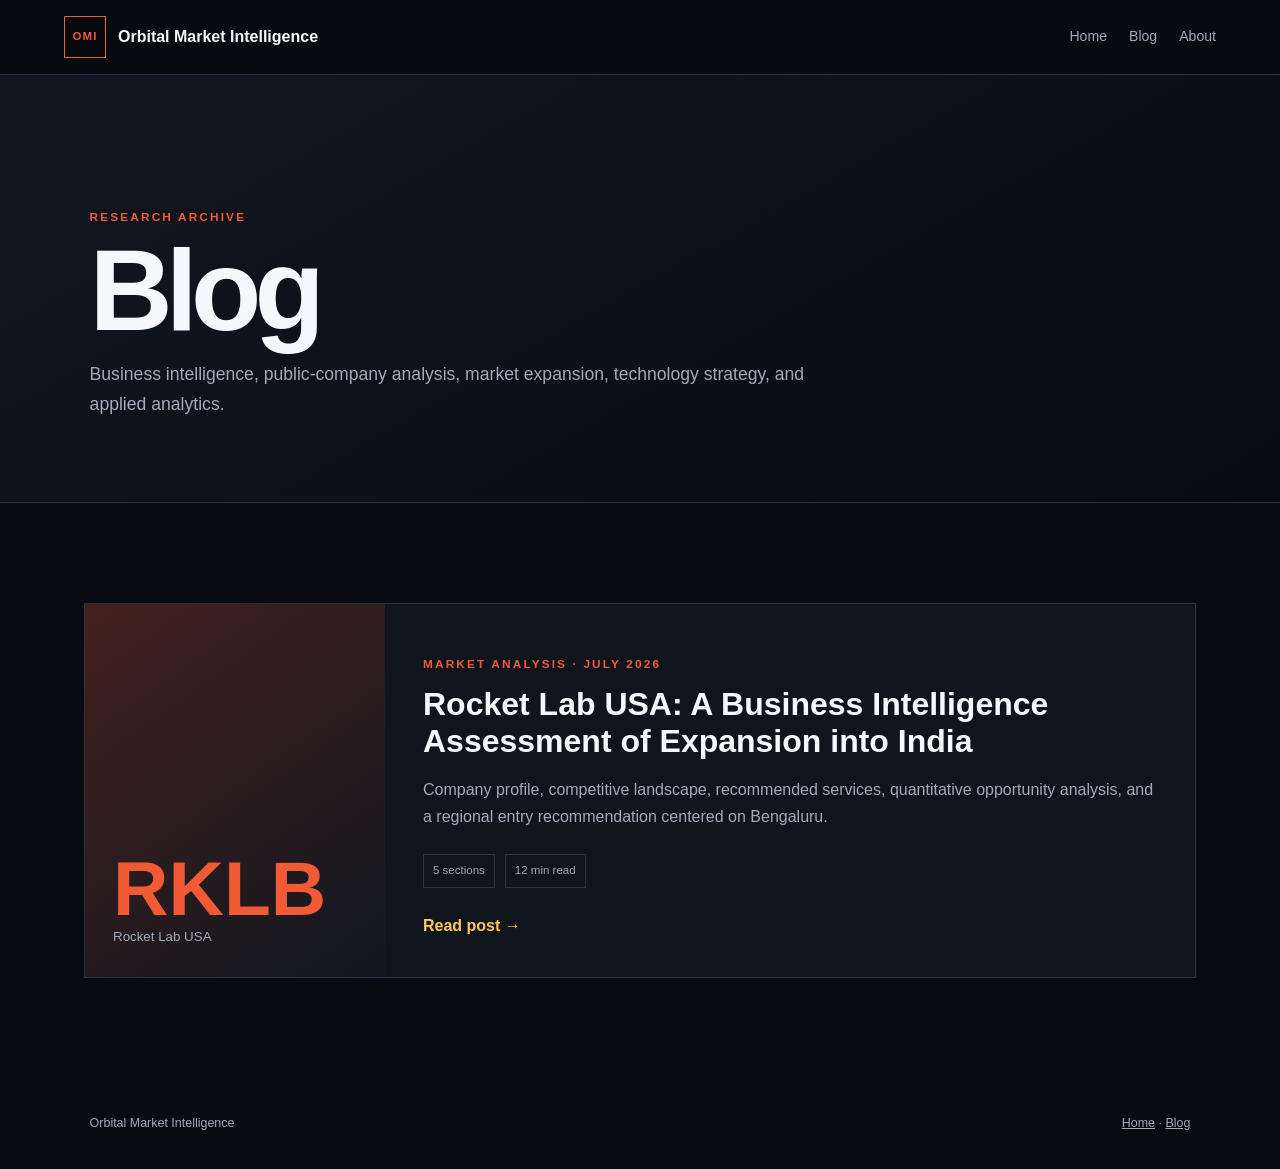
==== rklb-market-analysis/blog/index.html @ 289cb76b "Add blog listing page" ====
<!doctype html><html lang="en"><head><meta charset="utf-8"><meta name="viewport" content="width=device-width,initial-scale=1"><meta name="description" content="Business intelligence and market analysis articles from Orbital Market Intelligence."><title>Blog | Orbital Market Intelligence</title><link rel="stylesheet" href="../home.css"></head><body><header class="site-header"><a class="brand" href="../index.html"><span class="brand-mark">OMI</span><span>Orbital Market Intelligence</span></a><nav><a href="../index.html">Home</a><a href="index.html">Blog</a><a href="../index.html#about">About</a></nav></header><main><section class="blog-header"><p class="eyebrow">RESEARCH ARCHIVE</p><h1>Blog</h1><p>Business intelligence, public-company analysis, market expansion, technology strategy, and applied analytics.</p></section><section class="blog-grid-section"><a class="blog-card" href="rklb-india-analysis.html"><div class="blog-card-visual"><strong>RKLB</strong><small>Rocket Lab USA</small></div><div class="blog-card-body"><p class="post-number">MARKET ANALYSIS · JULY 2026</p><h2>Rocket Lab USA: A Business Intelligence Assessment of Expansion into India</h2><p>Company profile, competitive landscape, recommended services, quantitative opportunity analysis, and a regional entry recommendation centered on Bengaluru.</p><div class="card-meta"><span>5 sections</span><span>12 min read</span></div><span class="read-link">Read post →</span></div></a></section></main><footer><span>Orbital Market Intelligence</span><span><a href="../index.html">Home</a> · <a href="index.html">Blog</a></span></footer></body></html>
---- rklb-market-analysis/home.css ----
:root{--bg:#080b10;--panel:#10151d;--ink:#f5f7fa;--muted:#9faabc;--line:#293342;--accent:#f05a35;--accent2:#ffc857}*{box-sizing:border-box}html{scroll-behavior:smooth}body{margin:0;background:var(--bg);color:var(--ink);font-family:Inter,Arial,sans-serif;line-height:1.7}a{color:inherit}.site-header{position:sticky;top:0;z-index:20;display:flex;justify-content:space-between;align-items:center;padding:16px 5vw;background:rgba(8,11,16,.92);backdrop-filter:blur(14px);border-bottom:1px solid var(--line)}.brand{display:flex;gap:12px;align-items:center;text-decoration:none;font-weight:700}.brand-mark{display:grid;place-items:center;width:42px;height:42px;border:1px solid var(--accent);color:var(--accent);font-size:.72rem;letter-spacing:.1em}nav{display:flex;gap:22px}nav a{text-decoration:none;color:var(--muted);font-size:.88rem}nav a:hover{color:var(--ink)}.eyebrow,.post-number{color:var(--accent);letter-spacing:.18em;font-size:.74rem;font-weight:800}.home-hero{min-height:700px;padding:125px 7vw 90px;display:grid;grid-template-columns:1.25fr .55fr;gap:70px;align-items:center;background:radial-gradient(circle at 80% 30%,#2a2027 0,#111720 28%,#080b10 63%)}.home-hero h1{font-size:clamp(3.6rem,7vw,7.4rem);line-height:.94;letter-spacing:-.06em;max-width:1050px;margin:18px 0 30px}.lede{font-size:1.15rem;color:#c3cad5;max-width:760px}.hero-actions{display:flex;gap:12px;margin-top:35px}.button{display:inline-block;padding:13px 18px;border:1px solid var(--line);text-decoration:none;font-weight:700;font-size:.86rem}.button.primary{background:var(--accent);border-color:var(--accent);color:#fff}.home-stat-card{background:rgba(16,21,29,.84);border:1px solid var(--line);padding:34px}.home-stat-card>span{color:var(--muted);font-size:.75rem;text-transform:uppercase;letter-spacing:.12em}.home-stat-card strong{font-size:5rem;line-height:1;display:block;margin:22px 0 8px;color:var(--accent)}.home-stat-card a,.read-link{color:var(--accent2);text-decoration:none;font-weight:700}.featured-section,.about-section,.blog-grid-section{max-width:1180px;margin:0 auto;padding:100px 34px}.section-heading{display:flex;justify-content:space-between;align-items:end;margin-bottom:35px}.section-heading h2,.about-section h2{font-size:clamp(2.5rem,5vw,4.8rem);margin:5px 0;letter-spacing:-.05em}.section-heading>a{text-decoration:none;color:var(--muted)}.featured-post-card{display:grid;grid-template-columns:.7fr 1.3fr;border:1px solid var(--line);background:var(--panel);text-decoration:none;transition:.2s}.featured-post-card:hover,.blog-card:hover{transform:translateY(-4px);border-color:#566273}.post-card-art{min-height:360px;display:flex;flex-direction:column;justify-content:flex-end;padding:34px;background:radial-gradient(circle at 60% 35%,#83331f,#251821 40%,#10151d 72%)}.post-card-art span{font-size:.72rem;letter-spacing:.14em}.post-card-art strong{font-size:5rem;line-height:1}.post-card-copy{padding:44px}.post-card-copy h3{font-size:2.2rem;line-height:1.15;margin:12px 0}.about-section{border-top:1px solid var(--line);border-bottom:1px solid var(--line)}.about-section p:last-child{max-width:760px;color:var(--muted);font-size:1.08rem}.blog-header{padding:120px 7vw 65px;border-bottom:1px solid var(--line);background:linear-gradient(150deg,#111720,#080b10)}.blog-header h1{font-size:clamp(4rem,9vw,8rem);line-height:.9;margin:10px 0;letter-spacing:-.06em}.blog-header>p:last-child{max-width:720px;color:var(--muted);font-size:1.1rem}.blog-card{display:grid;grid-template-columns:300px 1fr;border:1px solid var(--line);background:var(--panel);text-decoration:none;transition:.2s}.blog-card-visual{min-height:330px;padding:28px;display:flex;flex-direction:column;justify-content:flex-end;background:linear-gradient(145deg,#43201d,#111720)}.blog-card-visual strong{font-size:4.8rem;line-height:1;color:var(--accent)}.blog-card-visual small{color:var(--muted)}.blog-card-body{padding:38px}.blog-card-body h2{font-size:2rem;line-height:1.15;margin:10px 0 16px}.blog-card-body>p:not(.post-number){color:var(--muted)}.card-meta{display:flex;gap:10px;margin:24px 0}.card-meta span{border:1px solid var(--line);padding:6px 9px;color:var(--muted);font-size:.72rem}.reader-bar{display:flex;justify-content:space-between;align-items:center;padding:13px 5vw;border-bottom:1px solid var(--line);background:#0d1219}.reader-bar a{text-decoration:none}.reader-frame{width:100%;height:calc(100vh - 69px);border:0;display:block;background:#080b10}footer{display:flex;justify-content:space-between;padding:35px 7vw;color:var(--muted);font-size:.78rem}@media(max-width:850px){nav{display:none}.home-hero{grid-template-columns:1fr;min-height:auto}.home-stat-card{max-width:520px}.featured-post-card,.blog-card{grid-template-columns:1fr}.post-card-art,.blog-card-visual{min-height:230px}.section-heading{align-items:start;gap:20px}}@media(max-width:520px){.home-hero{padding:90px 24px 65px}.hero-actions{flex-direction:column}.featured-section,.about-section,.blog-grid-section{padding:75px 22px}.post-card-copy,.blog-card-body{padding:25px}.section-heading{display:block}.section-heading>a{display:inline-block;margin-top:10px}.blog-header{padding:90px 24px 50px}footer{display:block}}
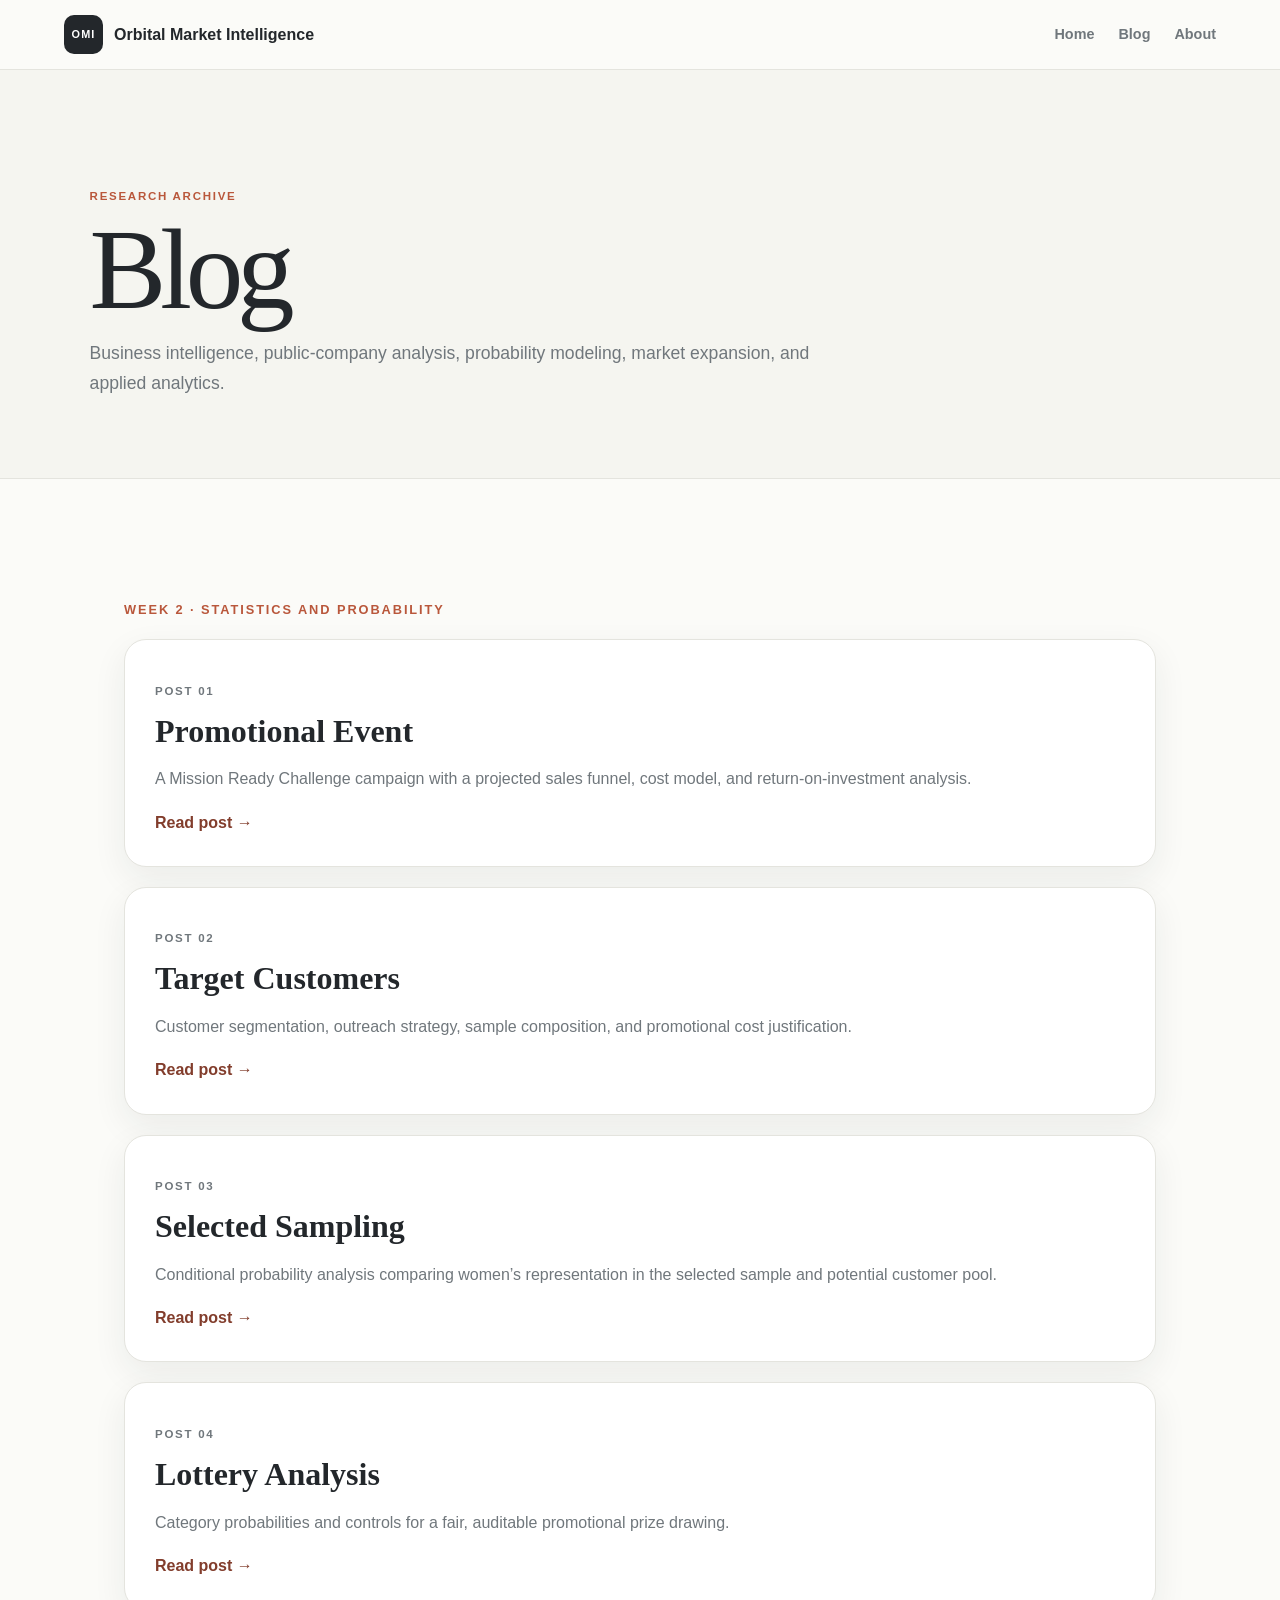
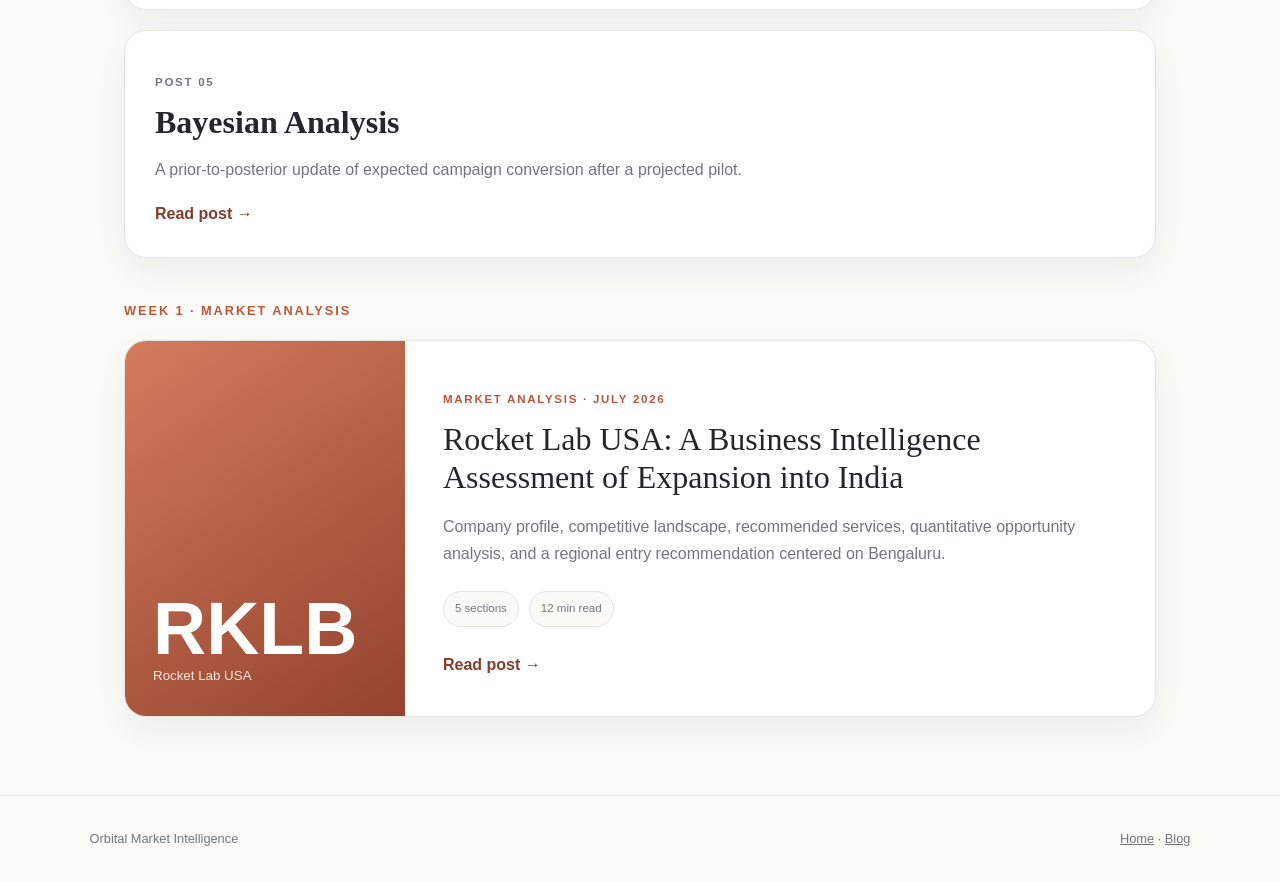
==== commit 40c1f887: "Add five Week 2 RKLB posts to blog archive" ====
--- a/rklb-market-analysis/blog/index.html
+++ b/rklb-market-analysis/blog/index.html
@@ -1 +1 @@
-<!doctype html><html lang="en"><head><meta charset="utf-8"><meta name="viewport" content="width=device-width,initial-scale=1"><meta name="description" content="Business intelligence and market analysis articles from Orbital Market Intelligence."><title>Blog | Orbital Market Intelligence</title><link rel="stylesheet" href="../home.css"></head><body><header class="site-header"><a class="brand" href="../index.html"><span class="brand-mark">OMI</span><span>Orbital Market Intelligence</span></a><nav><a href="../index.html">Home</a><a href="index.html">Blog</a><a href="../index.html#about">About</a></nav></header><main><section class="blog-header"><p class="eyebrow">RESEARCH ARCHIVE</p><h1>Blog</h1><p>Business intelligence, public-company analysis, market expansion, technology strategy, and applied analytics.</p></section><section class="blog-grid-section"><a class="blog-card" href="rklb-india-analysis.html"><div class="blog-card-visual"><strong>RKLB</strong><small>Rocket Lab USA</small></div><div class="blog-card-body"><p class="post-number">MARKET ANALYSIS · JULY 2026</p><h2>Rocket Lab USA: A Business Intelligence Assessment of Expansion into India</h2><p>Company profile, competitive landscape, recommended services, quantitative opportunity analysis, and a regional entry recommendation centered on Bengaluru.</p><div class="card-meta"><span>5 sections</span><span>12 min read</span></div><span class="read-link">Read post →</span></div></a></section></main><footer><span>Orbital Market Intelligence</span><span><a href="../index.html">Home</a> · <a href="index.html">Blog</a></span></footer></body></html>+<!doctype html><html lang="en"><head><meta charset="utf-8"><meta name="viewport" content="width=device-width,initial-scale=1"><meta name="description" content="Business intelligence and market analysis articles from Orbital Market Intelligence."><title>Blog | Orbital Market Intelligence</title><link rel="stylesheet" href="../home.css"><style>.post-list{display:grid;gap:20px}.simple-card{display:block;padding:30px;border:1px solid var(--line);border-radius:22px;background:#fff;text-decoration:none;box-shadow:var(--shadow);transition:.2s}.simple-card:hover{transform:translateY(-3px)}.simple-card h2{font-family:Georgia,serif;font-size:2rem;line-height:1.15;margin:8px 0}.simple-card p{color:var(--muted)}.week-label{margin:42px 0 18px;font-size:.8rem;font-weight:800;letter-spacing:.15em;color:var(--accent)}</style></head><body><header class="site-header"><a class="brand" href="../index.html"><span class="brand-mark">OMI</span><span>Orbital Market Intelligence</span></a><nav><a href="../index.html">Home</a><a href="index.html">Blog</a><a href="../index.html#about">About</a></nav></header><main><section class="blog-header"><p class="eyebrow">RESEARCH ARCHIVE</p><h1>Blog</h1><p>Business intelligence, public-company analysis, probability modeling, market expansion, and applied analytics.</p></section><section class="blog-grid-section"><p class="week-label">WEEK 2 · STATISTICS AND PROBABILITY</p><div class="post-list"><a class="simple-card" href="week2-promotional-event.html"><p class="post-number">POST 01</p><h2>Promotional Event</h2><p>A Mission Ready Challenge campaign with a projected sales funnel, cost model, and return-on-investment analysis.</p><span class="read-link">Read post →</span></a><a class="simple-card" href="week2-target-customers.html"><p class="post-number">POST 02</p><h2>Target Customers</h2><p>Customer segmentation, outreach strategy, sample composition, and promotional cost justification.</p><span class="read-link">Read post →</span></a><a class="simple-card" href="week2-selected-sampling.html"><p class="post-number">POST 03</p><h2>Selected Sampling</h2><p>Conditional probability analysis comparing women’s representation in the selected sample and potential customer pool.</p><span class="read-link">Read post →</span></a><a class="simple-card" href="week2-lottery-analysis.html"><p class="post-number">POST 04</p><h2>Lottery Analysis</h2><p>Category probabilities and controls for a fair, auditable promotional prize drawing.</p><span class="read-link">Read post →</span></a><a class="simple-card" href="week2-bayesian-analysis.html"><p class="post-number">POST 05</p><h2>Bayesian Analysis</h2><p>A prior-to-posterior update of expected campaign conversion after a projected pilot.</p><span class="read-link">Read post →</span></a></div><p class="week-label">WEEK 1 · MARKET ANALYSIS</p><a class="blog-card" href="rklb-india-analysis.html"><div class="blog-card-visual"><strong>RKLB</strong><small>Rocket Lab USA</small></div><div class="blog-card-body"><p class="post-number">MARKET ANALYSIS · JULY 2026</p><h2>Rocket Lab USA: A Business Intelligence Assessment of Expansion into India</h2><p>Company profile, competitive landscape, recommended services, quantitative opportunity analysis, and a regional entry recommendation centered on Bengaluru.</p><div class="card-meta"><span>5 sections</span><span>12 min read</span></div><span class="read-link">Read post →</span></div></a></section></main><footer><span>Orbital Market Intelligence</span><span><a href="../index.html">Home</a> · <a href="index.html">Blog</a></span></footer></body></html>
--- a/rklb-market-analysis/home.css
+++ b/rklb-market-analysis/home.css
@@ -1 +1 @@
-:root{--bg:#080b10;--panel:#10151d;--ink:#f5f7fa;--muted:#9faabc;--line:#293342;--accent:#f05a35;--accent2:#ffc857}*{box-sizing:border-box}html{scroll-behavior:smooth}body{margin:0;background:var(--bg);color:var(--ink);font-family:Inter,Arial,sans-serif;line-height:1.7}a{color:inherit}.site-header{position:sticky;top:0;z-index:20;display:flex;justify-content:space-between;align-items:center;padding:16px 5vw;background:rgba(8,11,16,.92);backdrop-filter:blur(14px);border-bottom:1px solid var(--line)}.brand{display:flex;gap:12px;align-items:center;text-decoration:none;font-weight:700}.brand-mark{display:grid;place-items:center;width:42px;height:42px;border:1px solid var(--accent);color:var(--accent);font-size:.72rem;letter-spacing:.1em}nav{display:flex;gap:22px}nav a{text-decoration:none;color:var(--muted);font-size:.88rem}nav a:hover{color:var(--ink)}.eyebrow,.post-number{color:var(--accent);letter-spacing:.18em;font-size:.74rem;font-weight:800}.home-hero{min-height:700px;padding:125px 7vw 90px;display:grid;grid-template-columns:1.25fr .55fr;gap:70px;align-items:center;background:radial-gradient(circle at 80% 30%,#2a2027 0,#111720 28%,#080b10 63%)}.home-hero h1{font-size:clamp(3.6rem,7vw,7.4rem);line-height:.94;letter-spacing:-.06em;max-width:1050px;margin:18px 0 30px}.lede{font-size:1.15rem;color:#c3cad5;max-width:760px}.hero-actions{display:flex;gap:12px;margin-top:35px}.button{display:inline-block;padding:13px 18px;border:1px solid var(--line);text-decoration:none;font-weight:700;font-size:.86rem}.button.primary{background:var(--accent);border-color:var(--accent);color:#fff}.home-stat-card{background:rgba(16,21,29,.84);border:1px solid var(--line);padding:34px}.home-stat-card>span{color:var(--muted);font-size:.75rem;text-transform:uppercase;letter-spacing:.12em}.home-stat-card strong{font-size:5rem;line-height:1;display:block;margin:22px 0 8px;color:var(--accent)}.home-stat-card a,.read-link{color:var(--accent2);text-decoration:none;font-weight:700}.featured-section,.about-section,.blog-grid-section{max-width:1180px;margin:0 auto;padding:100px 34px}.section-heading{display:flex;justify-content:space-between;align-items:end;margin-bottom:35px}.section-heading h2,.about-section h2{font-size:clamp(2.5rem,5vw,4.8rem);margin:5px 0;letter-spacing:-.05em}.section-heading>a{text-decoration:none;color:var(--muted)}.featured-post-card{display:grid;grid-template-columns:.7fr 1.3fr;border:1px solid var(--line);background:var(--panel);text-decoration:none;transition:.2s}.featured-post-card:hover,.blog-card:hover{transform:translateY(-4px);border-color:#566273}.post-card-art{min-height:360px;display:flex;flex-direction:column;justify-content:flex-end;padding:34px;background:radial-gradient(circle at 60% 35%,#83331f,#251821 40%,#10151d 72%)}.post-card-art span{font-size:.72rem;letter-spacing:.14em}.post-card-art strong{font-size:5rem;line-height:1}.post-card-copy{padding:44px}.post-card-copy h3{font-size:2.2rem;line-height:1.15;margin:12px 0}.about-section{border-top:1px solid var(--line);border-bottom:1px solid var(--line)}.about-section p:last-child{max-width:760px;color:var(--muted);font-size:1.08rem}.blog-header{padding:120px 7vw 65px;border-bottom:1px solid var(--line);background:linear-gradient(150deg,#111720,#080b10)}.blog-header h1{font-size:clamp(4rem,9vw,8rem);line-height:.9;margin:10px 0;letter-spacing:-.06em}.blog-header>p:last-child{max-width:720px;color:var(--muted);font-size:1.1rem}.blog-card{display:grid;grid-template-columns:300px 1fr;border:1px solid var(--line);background:var(--panel);text-decoration:none;transition:.2s}.blog-card-visual{min-height:330px;padding:28px;display:flex;flex-direction:column;justify-content:flex-end;background:linear-gradient(145deg,#43201d,#111720)}.blog-card-visual strong{font-size:4.8rem;line-height:1;color:var(--accent)}.blog-card-visual small{color:var(--muted)}.blog-card-body{padding:38px}.blog-card-body h2{font-size:2rem;line-height:1.15;margin:10px 0 16px}.blog-card-body>p:not(.post-number){color:var(--muted)}.card-meta{display:flex;gap:10px;margin:24px 0}.card-meta span{border:1px solid var(--line);padding:6px 9px;color:var(--muted);font-size:.72rem}.reader-bar{display:flex;justify-content:space-between;align-items:center;padding:13px 5vw;border-bottom:1px solid var(--line);background:#0d1219}.reader-bar a{text-decoration:none}.reader-frame{width:100%;height:calc(100vh - 69px);border:0;display:block;background:#080b10}footer{display:flex;justify-content:space-between;padding:35px 7vw;color:var(--muted);font-size:.78rem}@media(max-width:850px){nav{display:none}.home-hero{grid-template-columns:1fr;min-height:auto}.home-stat-card{max-width:520px}.featured-post-card,.blog-card{grid-template-columns:1fr}.post-card-art,.blog-card-visual{min-height:230px}.section-heading{align-items:start;gap:20px}}@media(max-width:520px){.home-hero{padding:90px 24px 65px}.hero-actions{flex-direction:column}.featured-section,.about-section,.blog-grid-section{padding:75px 22px}.post-card-copy,.blog-card-body{padding:25px}.section-heading{display:block}.section-heading>a{display:inline-block;margin-top:10px}.blog-header{padding:90px 24px 50px}footer{display:block}}+:root{--bg:#fbfbf8;--paper:#fff;--ink:#23272b;--muted:#70777c;--line:#e4e4de;--accent:#b9573b;--accent-dark:#823d2c;--soft:#f3f3ee;--shadow:0 12px 34px rgba(35,39,43,.07)}*{box-sizing:border-box}html{scroll-behavior:smooth}body{margin:0;background:var(--bg);color:var(--ink);font-family:Inter,Arial,sans-serif;line-height:1.7}a{color:inherit}.site-header{position:sticky;top:0;z-index:20;display:flex;justify-content:space-between;align-items:center;padding:15px 5vw;background:rgba(251,251,248,.94);backdrop-filter:blur(12px);border-bottom:1px solid var(--line)}.brand{display:flex;gap:11px;align-items:center;text-decoration:none;font-weight:750}.brand-mark{display:grid;place-items:center;width:39px;height:39px;border-radius:10px;background:var(--ink);color:#fff;font-size:.68rem;letter-spacing:.1em}nav{display:flex;gap:24px}nav a{text-decoration:none;color:var(--muted);font-size:.9rem;font-weight:650}nav a:hover{color:var(--ink)}.eyebrow,.post-number{color:var(--accent);letter-spacing:.15em;font-size:.72rem;font-weight:850}.simple-hero{max-width:1100px;margin:0 auto;padding:130px 34px 105px}.simple-hero h1{font-family:Georgia,"Times New Roman",serif;font-size:clamp(3.2rem,7vw,6.4rem);font-weight:500;line-height:1;letter-spacing:-.05em;max-width:850px;margin:16px 0 26px}.lede{font-size:1.16rem;color:var(--muted);max-width:700px}.button{display:inline-block;margin-top:28px;padding:13px 19px;border:1px solid var(--line);border-radius:999px;text-decoration:none;font-weight:750;font-size:.87rem}.button.primary{background:var(--ink);border-color:var(--ink);color:#fff}.latest-section,.simple-about,.blog-grid-section{max-width:1100px;margin:0 auto;padding:78px 34px}.latest-section{border-top:1px solid var(--line)}.section-heading{display:flex;justify-content:space-between;align-items:end;margin-bottom:28px}.section-heading h2,.simple-about h2{font-family:Georgia,"Times New Roman",serif;font-size:clamp(2.2rem,4vw,3.7rem);font-weight:500;margin:4px 0;letter-spacing:-.035em}.section-heading>a{color:var(--muted);text-decoration:none;font-weight:700}.simple-post-card{display:flex;justify-content:space-between;gap:40px;align-items:center;padding:32px 0;border-top:1px solid var(--line);border-bottom:1px solid var(--line);text-decoration:none}.simple-post-copy{max-width:770px}.simple-post-copy h3{font-family:Georgia,"Times New Roman",serif;font-size:2rem;font-weight:500;line-height:1.2;margin:9px 0 12px}.simple-post-copy p:not(.post-number){color:var(--muted);margin-bottom:0}.simple-post-arrow{white-space:nowrap;color:var(--accent-dark);font-weight:800}.simple-about{margin-bottom:80px;background:var(--soft);border-radius:22px}.simple-about p:last-child{max-width:720px;color:var(--muted);font-size:1.05rem}.blog-header{padding:105px 7vw 62px;border-bottom:1px solid var(--line);background:#f5f5f0}.blog-header h1{font-family:Georgia,"Times New Roman",serif;font-size:clamp(4rem,9vw,7.5rem);font-weight:500;line-height:.9;margin:10px 0;letter-spacing:-.055em}.blog-header>p:last-child{max-width:720px;color:var(--muted);font-size:1.1rem}.blog-card{display:grid;grid-template-columns:280px 1fr;border:1px solid var(--line);border-radius:22px;overflow:hidden;background:var(--paper);text-decoration:none;box-shadow:var(--shadow);transition:.2s}.blog-card:hover{transform:translateY(-4px)}.blog-card-visual{min-height:310px;padding:28px;display:flex;flex-direction:column;justify-content:flex-end;background:linear-gradient(145deg,#d47b5c,#93432e)}.blog-card-visual strong{font-size:4.6rem;line-height:1;color:#fff}.blog-card-visual small{color:#f8e7df}.blog-card-body{padding:38px}.blog-card-body h2{font-family:Georgia,"Times New Roman",serif;font-size:2rem;font-weight:500;line-height:1.18;margin:10px 0 16px}.blog-card-body>p:not(.post-number){color:var(--muted)}.card-meta{display:flex;gap:10px;margin:24px 0}.card-meta span{border:1px solid var(--line);border-radius:999px;padding:7px 11px;color:var(--muted);font-size:.72rem;background:#fafaf7}.read-link{color:var(--accent-dark);text-decoration:none;font-weight:800}.reader-bar{display:flex;justify-content:space-between;align-items:center;padding:13px 5vw;border-bottom:1px solid var(--line);background:#fff}.reader-bar a{text-decoration:none}.reader-frame{width:100%;height:calc(100vh - 69px);border:0;display:block;background:#080b10}footer{display:flex;justify-content:space-between;padding:32px 7vw;color:var(--muted);font-size:.8rem;border-top:1px solid var(--line)}@media(max-width:850px){nav{display:none}.simple-post-card{align-items:flex-start}.blog-card{grid-template-columns:1fr}.blog-card-visual{min-height:220px}.section-heading{align-items:start;gap:20px}}@media(max-width:520px){.simple-hero{padding:95px 22px 75px}.latest-section,.simple-about,.blog-grid-section{padding:65px 22px}.simple-post-card{display:block}.simple-post-arrow{display:inline-block;margin-top:20px}.section-heading{display:block}.section-heading>a{display:inline-block;margin-top:8px}.blog-header{padding:85px 22px 45px}.blog-card-body{padding:24px}footer{display:block}}
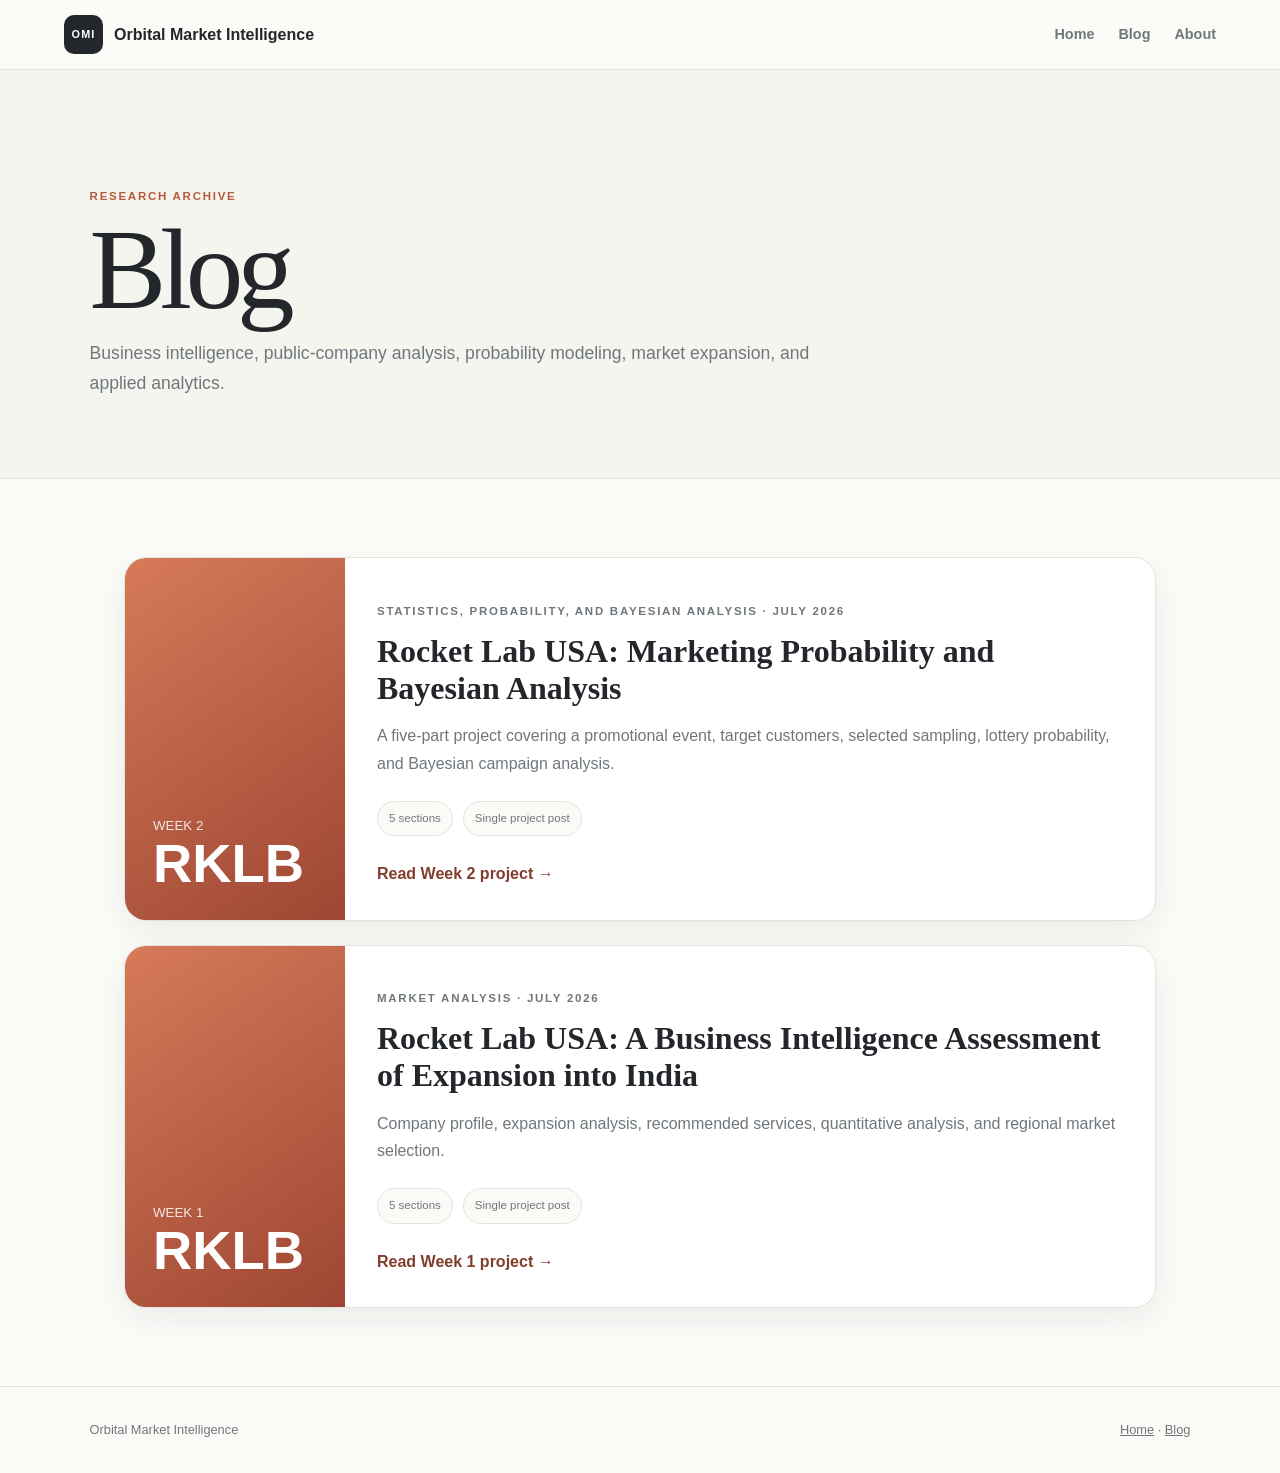
==== commit 4e062fdb: "Combine Week 2 posts into one blog article" ====
--- a/rklb-market-analysis/blog/index.html
+++ b/rklb-market-analysis/blog/index.html
@@ -1 +1 @@
-<!doctype html><html lang="en"><head><meta charset="utf-8"><meta name="viewport" content="width=device-width,initial-scale=1"><meta name="description" content="Business intelligence and market analysis articles from Orbital Market Intelligence."><title>Blog | Orbital Market Intelligence</title><link rel="stylesheet" href="../home.css"><style>.post-list{display:grid;gap:20px}.simple-card{display:block;padding:30px;border:1px solid var(--line);border-radius:22px;background:#fff;text-decoration:none;box-shadow:var(--shadow);transition:.2s}.simple-card:hover{transform:translateY(-3px)}.simple-card h2{font-family:Georgia,serif;font-size:2rem;line-height:1.15;margin:8px 0}.simple-card p{color:var(--muted)}.week-label{margin:42px 0 18px;font-size:.8rem;font-weight:800;letter-spacing:.15em;color:var(--accent)}</style></head><body><header class="site-header"><a class="brand" href="../index.html"><span class="brand-mark">OMI</span><span>Orbital Market Intelligence</span></a><nav><a href="../index.html">Home</a><a href="index.html">Blog</a><a href="../index.html#about">About</a></nav></header><main><section class="blog-header"><p class="eyebrow">RESEARCH ARCHIVE</p><h1>Blog</h1><p>Business intelligence, public-company analysis, probability modeling, market expansion, and applied analytics.</p></section><section class="blog-grid-section"><p class="week-label">WEEK 2 · STATISTICS AND PROBABILITY</p><div class="post-list"><a class="simple-card" href="week2-promotional-event.html"><p class="post-number">POST 01</p><h2>Promotional Event</h2><p>A Mission Ready Challenge campaign with a projected sales funnel, cost model, and return-on-investment analysis.</p><span class="read-link">Read post →</span></a><a class="simple-card" href="week2-target-customers.html"><p class="post-number">POST 02</p><h2>Target Customers</h2><p>Customer segmentation, outreach strategy, sample composition, and promotional cost justification.</p><span class="read-link">Read post →</span></a><a class="simple-card" href="week2-selected-sampling.html"><p class="post-number">POST 03</p><h2>Selected Sampling</h2><p>Conditional probability analysis comparing women’s representation in the selected sample and potential customer pool.</p><span class="read-link">Read post →</span></a><a class="simple-card" href="week2-lottery-analysis.html"><p class="post-number">POST 04</p><h2>Lottery Analysis</h2><p>Category probabilities and controls for a fair, auditable promotional prize drawing.</p><span class="read-link">Read post →</span></a><a class="simple-card" href="week2-bayesian-analysis.html"><p class="post-number">POST 05</p><h2>Bayesian Analysis</h2><p>A prior-to-posterior update of expected campaign conversion after a projected pilot.</p><span class="read-link">Read post →</span></a></div><p class="week-label">WEEK 1 · MARKET ANALYSIS</p><a class="blog-card" href="rklb-india-analysis.html"><div class="blog-card-visual"><strong>RKLB</strong><small>Rocket Lab USA</small></div><div class="blog-card-body"><p class="post-number">MARKET ANALYSIS · JULY 2026</p><h2>Rocket Lab USA: A Business Intelligence Assessment of Expansion into India</h2><p>Company profile, competitive landscape, recommended services, quantitative opportunity analysis, and a regional entry recommendation centered on Bengaluru.</p><div class="card-meta"><span>5 sections</span><span>12 min read</span></div><span class="read-link">Read post →</span></div></a></section></main><footer><span>Orbital Market Intelligence</span><span><a href="../index.html">Home</a> · <a href="index.html">Blog</a></span></footer></body></html>+<!doctype html><html lang="en"><head><meta charset="utf-8"><meta name="viewport" content="width=device-width,initial-scale=1"><meta name="description" content="Business intelligence and market analysis articles from Orbital Market Intelligence."><title>Blog | Orbital Market Intelligence</title><link rel="stylesheet" href="../home.css"><style>.post-list{display:grid;gap:24px}.simple-card{display:grid;grid-template-columns:220px 1fr;overflow:hidden;border:1px solid var(--line);border-radius:22px;background:#fff;text-decoration:none;box-shadow:var(--shadow);transition:.2s}.simple-card:hover{transform:translateY(-3px)}.simple-visual{min-height:240px;padding:28px;display:flex;flex-direction:column;justify-content:flex-end;background:linear-gradient(145deg,#d67a58,#9d4633);color:#fff}.simple-visual strong{font-size:3.4rem;line-height:1}.simple-visual small{opacity:.85}.simple-copy{padding:32px}.simple-copy h2{font-family:Georgia,serif;font-size:2rem;line-height:1.15;margin:8px 0}.simple-copy p{color:var(--muted)}.week-label{margin:42px 0 18px;font-size:.8rem;font-weight:800;letter-spacing:.15em;color:var(--accent)}@media(max-width:700px){.simple-card{grid-template-columns:1fr}.simple-visual{min-height:170px}}</style></head><body><header class="site-header"><a class="brand" href="../index.html"><span class="brand-mark">OMI</span><span>Orbital Market Intelligence</span></a><nav><a href="../index.html">Home</a><a href="index.html">Blog</a><a href="../index.html#about">About</a></nav></header><main><section class="blog-header"><p class="eyebrow">RESEARCH ARCHIVE</p><h1>Blog</h1><p>Business intelligence, public-company analysis, probability modeling, market expansion, and applied analytics.</p></section><section class="blog-grid-section"><div class="post-list"><a class="simple-card" href="rklb-week2-analysis.html"><div class="simple-visual"><small>WEEK 2</small><strong>RKLB</strong></div><div class="simple-copy"><p class="post-number">STATISTICS, PROBABILITY, AND BAYESIAN ANALYSIS · JULY 2026</p><h2>Rocket Lab USA: Marketing Probability and Bayesian Analysis</h2><p>A five-part project covering a promotional event, target customers, selected sampling, lottery probability, and Bayesian campaign analysis.</p><div class="card-meta"><span>5 sections</span><span>Single project post</span></div><span class="read-link">Read Week 2 project →</span></div></a><a class="simple-card" href="rklb-india-analysis.html"><div class="simple-visual"><small>WEEK 1</small><strong>RKLB</strong></div><div class="simple-copy"><p class="post-number">MARKET ANALYSIS · JULY 2026</p><h2>Rocket Lab USA: A Business Intelligence Assessment of Expansion into India</h2><p>Company profile, expansion analysis, recommended services, quantitative analysis, and regional market selection.</p><div class="card-meta"><span>5 sections</span><span>Single project post</span></div><span class="read-link">Read Week 1 project →</span></div></a></div></section></main><footer><span>Orbital Market Intelligence</span><span><a href="../index.html">Home</a> · <a href="index.html">Blog</a></span></footer></body></html>
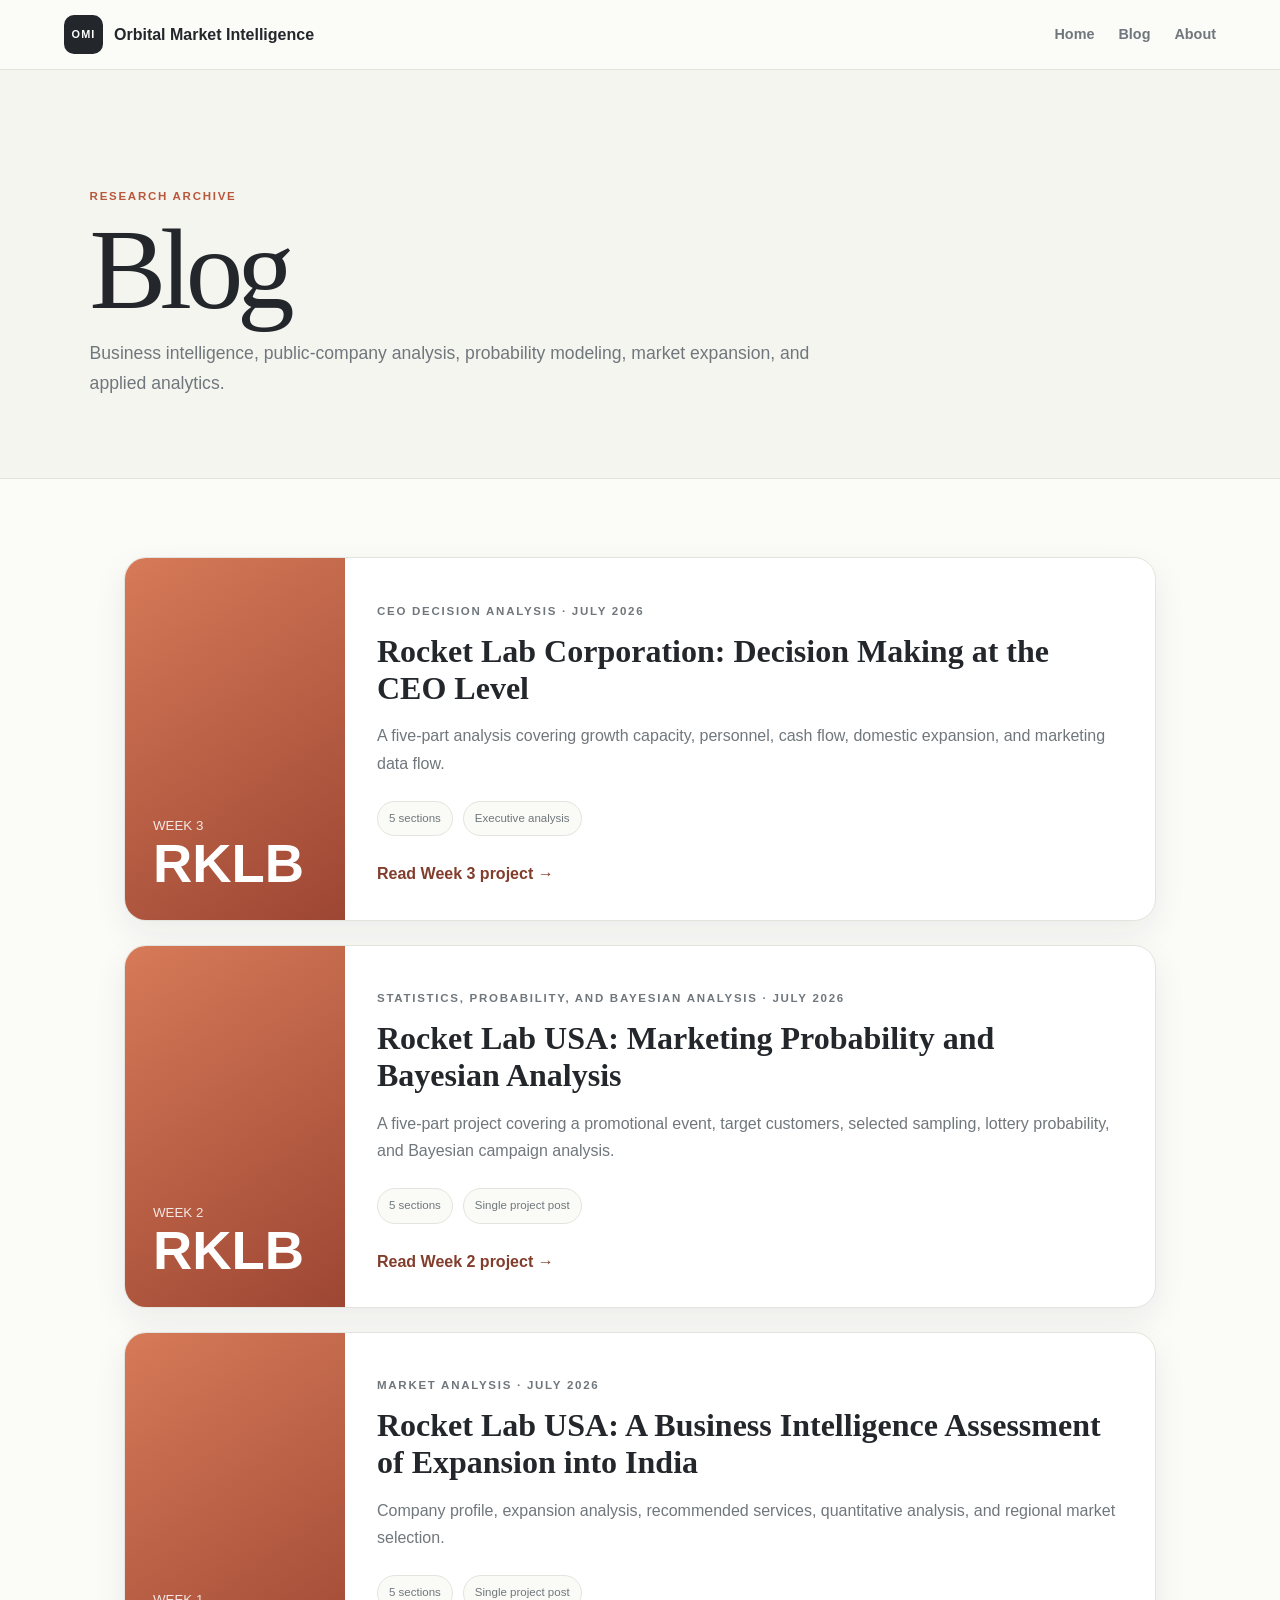
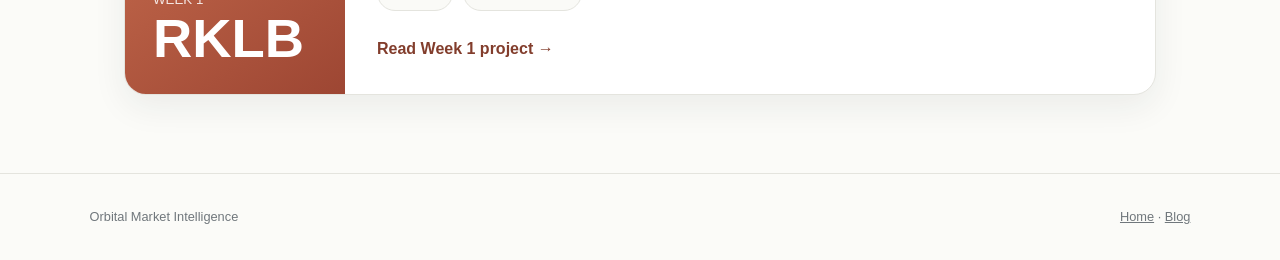
==== commit 52129615: "Add RKLB Week 3 to blog archive" ====
--- a/rklb-market-analysis/blog/index.html
+++ b/rklb-market-analysis/blog/index.html
@@ -1 +1 @@
-<!doctype html><html lang="en"><head><meta charset="utf-8"><meta name="viewport" content="width=device-width,initial-scale=1"><meta name="description" content="Business intelligence and market analysis articles from Orbital Market Intelligence."><title>Blog | Orbital Market Intelligence</title><link rel="stylesheet" href="../home.css"><style>.post-list{display:grid;gap:24px}.simple-card{display:grid;grid-template-columns:220px 1fr;overflow:hidden;border:1px solid var(--line);border-radius:22px;background:#fff;text-decoration:none;box-shadow:var(--shadow);transition:.2s}.simple-card:hover{transform:translateY(-3px)}.simple-visual{min-height:240px;padding:28px;display:flex;flex-direction:column;justify-content:flex-end;background:linear-gradient(145deg,#d67a58,#9d4633);color:#fff}.simple-visual strong{font-size:3.4rem;line-height:1}.simple-visual small{opacity:.85}.simple-copy{padding:32px}.simple-copy h2{font-family:Georgia,serif;font-size:2rem;line-height:1.15;margin:8px 0}.simple-copy p{color:var(--muted)}.week-label{margin:42px 0 18px;font-size:.8rem;font-weight:800;letter-spacing:.15em;color:var(--accent)}@media(max-width:700px){.simple-card{grid-template-columns:1fr}.simple-visual{min-height:170px}}</style></head><body><header class="site-header"><a class="brand" href="../index.html"><span class="brand-mark">OMI</span><span>Orbital Market Intelligence</span></a><nav><a href="../index.html">Home</a><a href="index.html">Blog</a><a href="../index.html#about">About</a></nav></header><main><section class="blog-header"><p class="eyebrow">RESEARCH ARCHIVE</p><h1>Blog</h1><p>Business intelligence, public-company analysis, probability modeling, market expansion, and applied analytics.</p></section><section class="blog-grid-section"><div class="post-list"><a class="simple-card" href="rklb-week2-analysis.html"><div class="simple-visual"><small>WEEK 2</small><strong>RKLB</strong></div><div class="simple-copy"><p class="post-number">STATISTICS, PROBABILITY, AND BAYESIAN ANALYSIS · JULY 2026</p><h2>Rocket Lab USA: Marketing Probability and Bayesian Analysis</h2><p>A five-part project covering a promotional event, target customers, selected sampling, lottery probability, and Bayesian campaign analysis.</p><div class="card-meta"><span>5 sections</span><span>Single project post</span></div><span class="read-link">Read Week 2 project →</span></div></a><a class="simple-card" href="rklb-india-analysis.html"><div class="simple-visual"><small>WEEK 1</small><strong>RKLB</strong></div><div class="simple-copy"><p class="post-number">MARKET ANALYSIS · JULY 2026</p><h2>Rocket Lab USA: A Business Intelligence Assessment of Expansion into India</h2><p>Company profile, expansion analysis, recommended services, quantitative analysis, and regional market selection.</p><div class="card-meta"><span>5 sections</span><span>Single project post</span></div><span class="read-link">Read Week 1 project →</span></div></a></div></section></main><footer><span>Orbital Market Intelligence</span><span><a href="../index.html">Home</a> · <a href="index.html">Blog</a></span></footer></body></html>+<!doctype html><html lang="en"><head><meta charset="utf-8"><meta name="viewport" content="width=device-width,initial-scale=1"><meta name="description" content="Business intelligence and market analysis articles from Orbital Market Intelligence."><title>Blog | Orbital Market Intelligence</title><link rel="stylesheet" href="../home.css"><style>.post-list{display:grid;gap:24px}.simple-card{display:grid;grid-template-columns:220px 1fr;overflow:hidden;border:1px solid var(--line);border-radius:22px;background:#fff;text-decoration:none;box-shadow:var(--shadow);transition:.2s}.simple-card:hover{transform:translateY(-3px)}.simple-visual{min-height:240px;padding:28px;display:flex;flex-direction:column;justify-content:flex-end;background:linear-gradient(145deg,#d67a58,#9d4633);color:#fff}.simple-visual strong{font-size:3.4rem;line-height:1}.simple-visual small{opacity:.85}.simple-copy{padding:32px}.simple-copy h2{font-family:Georgia,serif;font-size:2rem;line-height:1.15;margin:8px 0}.simple-copy p{color:var(--muted)}@media(max-width:700px){.simple-card{grid-template-columns:1fr}.simple-visual{min-height:170px}}</style></head><body><header class="site-header"><a class="brand" href="../index.html"><span class="brand-mark">OMI</span><span>Orbital Market Intelligence</span></a><nav><a href="../index.html">Home</a><a href="index.html">Blog</a><a href="../index.html#about">About</a></nav></header><main><section class="blog-header"><p class="eyebrow">RESEARCH ARCHIVE</p><h1>Blog</h1><p>Business intelligence, public-company analysis, probability modeling, market expansion, and applied analytics.</p></section><section class="blog-grid-section"><div class="post-list"><a class="simple-card" href="rklb-week3-ceo-analysis.html"><div class="simple-visual"><small>WEEK 3</small><strong>RKLB</strong></div><div class="simple-copy"><p class="post-number">CEO DECISION ANALYSIS · JULY 2026</p><h2>Rocket Lab Corporation: Decision Making at the CEO Level</h2><p>A five-part analysis covering growth capacity, personnel, cash flow, domestic expansion, and marketing data flow.</p><div class="card-meta"><span>5 sections</span><span>Executive analysis</span></div><span class="read-link">Read Week 3 project →</span></div></a><a class="simple-card" href="rklb-week2-analysis.html"><div class="simple-visual"><small>WEEK 2</small><strong>RKLB</strong></div><div class="simple-copy"><p class="post-number">STATISTICS, PROBABILITY, AND BAYESIAN ANALYSIS · JULY 2026</p><h2>Rocket Lab USA: Marketing Probability and Bayesian Analysis</h2><p>A five-part project covering a promotional event, target customers, selected sampling, lottery probability, and Bayesian campaign analysis.</p><div class="card-meta"><span>5 sections</span><span>Single project post</span></div><span class="read-link">Read Week 2 project →</span></div></a><a class="simple-card" href="rklb-india-analysis.html"><div class="simple-visual"><small>WEEK 1</small><strong>RKLB</strong></div><div class="simple-copy"><p class="post-number">MARKET ANALYSIS · JULY 2026</p><h2>Rocket Lab USA: A Business Intelligence Assessment of Expansion into India</h2><p>Company profile, expansion analysis, recommended services, quantitative analysis, and regional market selection.</p><div class="card-meta"><span>5 sections</span><span>Single project post</span></div><span class="read-link">Read Week 1 project →</span></div></a></div></section></main><footer><span>Orbital Market Intelligence</span><span><a href="../index.html">Home</a> · <a href="index.html">Blog</a></span></footer></body></html>
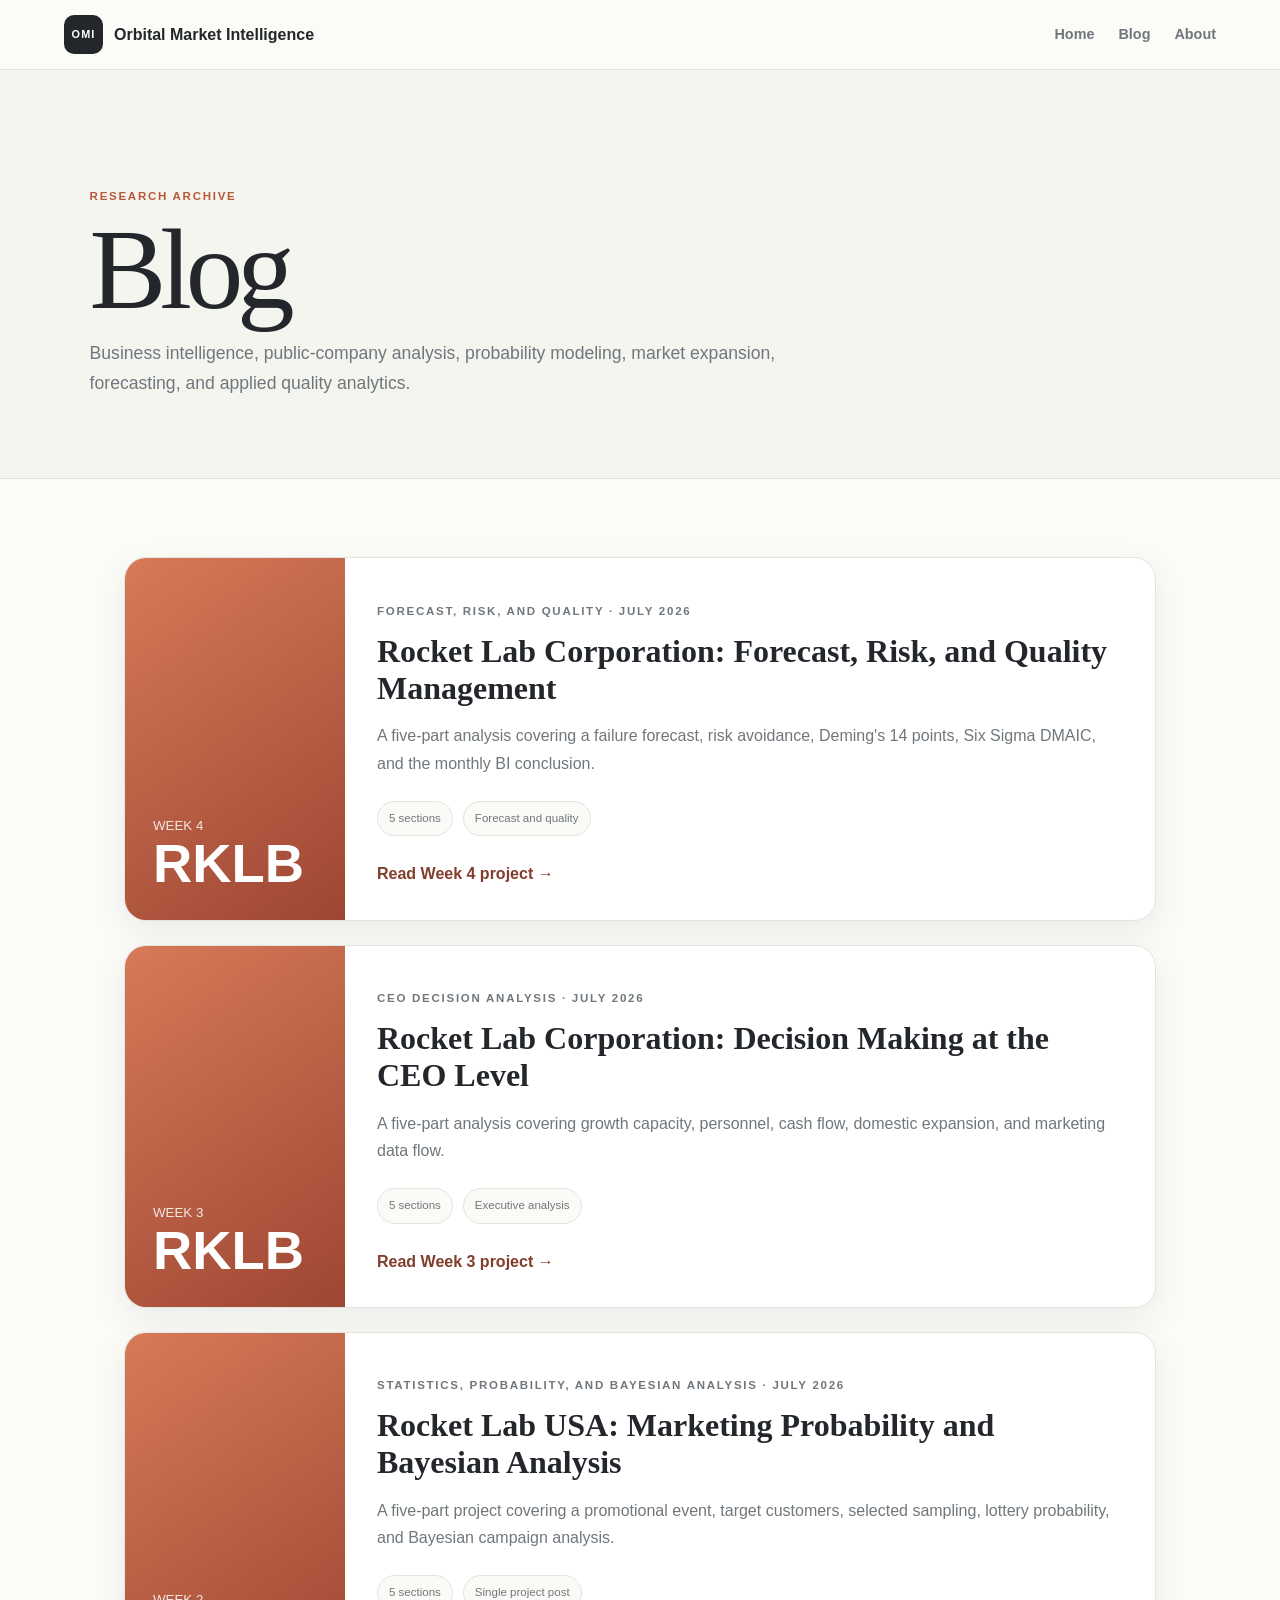
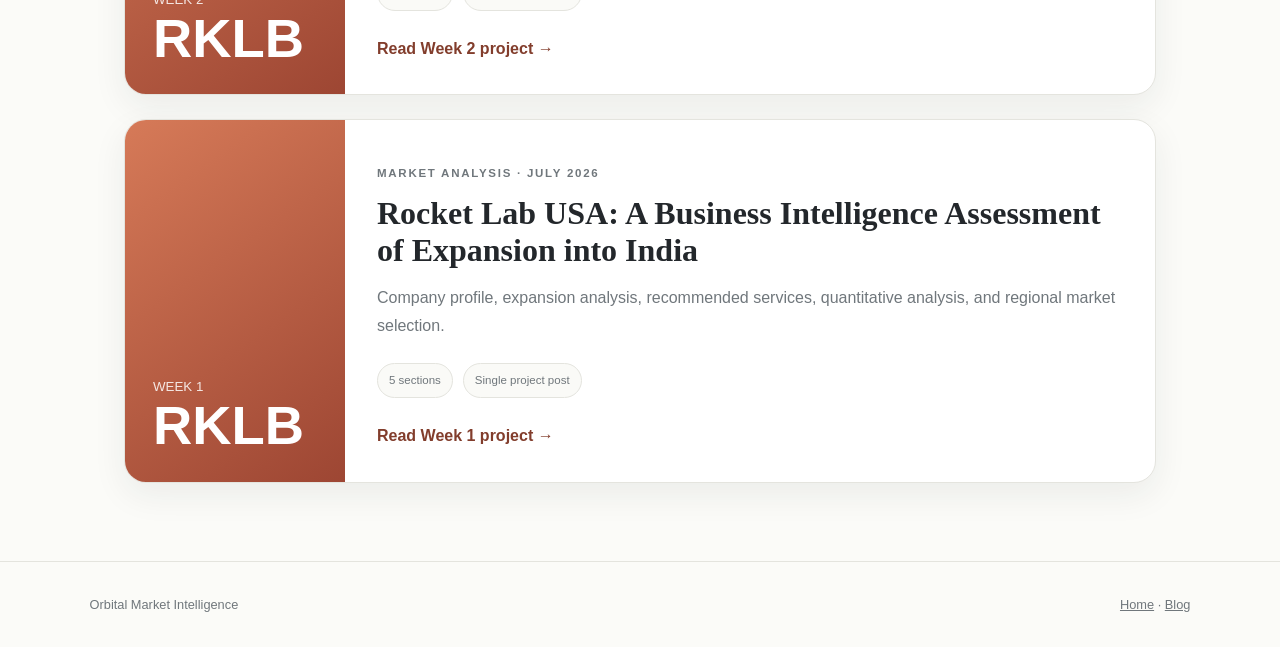
==== commit 4a7468a5: "Add Week 4 project to blog archive" ====
--- a/rklb-market-analysis/blog/index.html
+++ b/rklb-market-analysis/blog/index.html
@@ -1 +1 @@
-<!doctype html><html lang="en"><head><meta charset="utf-8"><meta name="viewport" content="width=device-width,initial-scale=1"><meta name="description" content="Business intelligence and market analysis articles from Orbital Market Intelligence."><title>Blog | Orbital Market Intelligence</title><link rel="stylesheet" href="../home.css"><style>.post-list{display:grid;gap:24px}.simple-card{display:grid;grid-template-columns:220px 1fr;overflow:hidden;border:1px solid var(--line);border-radius:22px;background:#fff;text-decoration:none;box-shadow:var(--shadow);transition:.2s}.simple-card:hover{transform:translateY(-3px)}.simple-visual{min-height:240px;padding:28px;display:flex;flex-direction:column;justify-content:flex-end;background:linear-gradient(145deg,#d67a58,#9d4633);color:#fff}.simple-visual strong{font-size:3.4rem;line-height:1}.simple-visual small{opacity:.85}.simple-copy{padding:32px}.simple-copy h2{font-family:Georgia,serif;font-size:2rem;line-height:1.15;margin:8px 0}.simple-copy p{color:var(--muted)}@media(max-width:700px){.simple-card{grid-template-columns:1fr}.simple-visual{min-height:170px}}</style></head><body><header class="site-header"><a class="brand" href="../index.html"><span class="brand-mark">OMI</span><span>Orbital Market Intelligence</span></a><nav><a href="../index.html">Home</a><a href="index.html">Blog</a><a href="../index.html#about">About</a></nav></header><main><section class="blog-header"><p class="eyebrow">RESEARCH ARCHIVE</p><h1>Blog</h1><p>Business intelligence, public-company analysis, probability modeling, market expansion, and applied analytics.</p></section><section class="blog-grid-section"><div class="post-list"><a class="simple-card" href="rklb-week3-ceo-analysis.html"><div class="simple-visual"><small>WEEK 3</small><strong>RKLB</strong></div><div class="simple-copy"><p class="post-number">CEO DECISION ANALYSIS · JULY 2026</p><h2>Rocket Lab Corporation: Decision Making at the CEO Level</h2><p>A five-part analysis covering growth capacity, personnel, cash flow, domestic expansion, and marketing data flow.</p><div class="card-meta"><span>5 sections</span><span>Executive analysis</span></div><span class="read-link">Read Week 3 project →</span></div></a><a class="simple-card" href="rklb-week2-analysis.html"><div class="simple-visual"><small>WEEK 2</small><strong>RKLB</strong></div><div class="simple-copy"><p class="post-number">STATISTICS, PROBABILITY, AND BAYESIAN ANALYSIS · JULY 2026</p><h2>Rocket Lab USA: Marketing Probability and Bayesian Analysis</h2><p>A five-part project covering a promotional event, target customers, selected sampling, lottery probability, and Bayesian campaign analysis.</p><div class="card-meta"><span>5 sections</span><span>Single project post</span></div><span class="read-link">Read Week 2 project →</span></div></a><a class="simple-card" href="rklb-india-analysis.html"><div class="simple-visual"><small>WEEK 1</small><strong>RKLB</strong></div><div class="simple-copy"><p class="post-number">MARKET ANALYSIS · JULY 2026</p><h2>Rocket Lab USA: A Business Intelligence Assessment of Expansion into India</h2><p>Company profile, expansion analysis, recommended services, quantitative analysis, and regional market selection.</p><div class="card-meta"><span>5 sections</span><span>Single project post</span></div><span class="read-link">Read Week 1 project →</span></div></a></div></section></main><footer><span>Orbital Market Intelligence</span><span><a href="../index.html">Home</a> · <a href="index.html">Blog</a></span></footer></body></html>+<!doctype html><html lang="en"><head><meta charset="utf-8"><meta name="viewport" content="width=device-width,initial-scale=1"><meta name="description" content="Business intelligence and market analysis articles from Orbital Market Intelligence."><title>Blog | Orbital Market Intelligence</title><link rel="stylesheet" href="../home.css"><style>.post-list{display:grid;gap:24px}.simple-card{display:grid;grid-template-columns:220px 1fr;overflow:hidden;border:1px solid var(--line);border-radius:22px;background:#fff;text-decoration:none;box-shadow:var(--shadow);transition:.2s}.simple-card:hover{transform:translateY(-3px)}.simple-visual{min-height:240px;padding:28px;display:flex;flex-direction:column;justify-content:flex-end;background:linear-gradient(145deg,#d67a58,#9d4633);color:#fff}.simple-visual strong{font-size:3.4rem;line-height:1}.simple-visual small{opacity:.85}.simple-copy{padding:32px}.simple-copy h2{font-family:Georgia,serif;font-size:2rem;line-height:1.15;margin:8px 0}.simple-copy p{color:var(--muted)}@media(max-width:700px){.simple-card{grid-template-columns:1fr}.simple-visual{min-height:170px}}</style></head><body><header class="site-header"><a class="brand" href="../index.html"><span class="brand-mark">OMI</span><span>Orbital Market Intelligence</span></a><nav><a href="../index.html">Home</a><a href="index.html">Blog</a><a href="../index.html#about">About</a></nav></header><main><section class="blog-header"><p class="eyebrow">RESEARCH ARCHIVE</p><h1>Blog</h1><p>Business intelligence, public-company analysis, probability modeling, market expansion, forecasting, and applied quality analytics.</p></section><section class="blog-grid-section"><div class="post-list"><a class="simple-card" href="rklb-week4-forecast-quality.html"><div class="simple-visual"><small>WEEK 4</small><strong>RKLB</strong></div><div class="simple-copy"><p class="post-number">FORECAST, RISK, AND QUALITY · JULY 2026</p><h2>Rocket Lab Corporation: Forecast, Risk, and Quality Management</h2><p>A five-part analysis covering a failure forecast, risk avoidance, Deming's 14 points, Six Sigma DMAIC, and the monthly BI conclusion.</p><div class="card-meta"><span>5 sections</span><span>Forecast and quality</span></div><span class="read-link">Read Week 4 project →</span></div></a><a class="simple-card" href="rklb-week3-ceo-analysis.html"><div class="simple-visual"><small>WEEK 3</small><strong>RKLB</strong></div><div class="simple-copy"><p class="post-number">CEO DECISION ANALYSIS · JULY 2026</p><h2>Rocket Lab Corporation: Decision Making at the CEO Level</h2><p>A five-part analysis covering growth capacity, personnel, cash flow, domestic expansion, and marketing data flow.</p><div class="card-meta"><span>5 sections</span><span>Executive analysis</span></div><span class="read-link">Read Week 3 project →</span></div></a><a class="simple-card" href="rklb-week2-analysis.html"><div class="simple-visual"><small>WEEK 2</small><strong>RKLB</strong></div><div class="simple-copy"><p class="post-number">STATISTICS, PROBABILITY, AND BAYESIAN ANALYSIS · JULY 2026</p><h2>Rocket Lab USA: Marketing Probability and Bayesian Analysis</h2><p>A five-part project covering a promotional event, target customers, selected sampling, lottery probability, and Bayesian campaign analysis.</p><div class="card-meta"><span>5 sections</span><span>Single project post</span></div><span class="read-link">Read Week 2 project →</span></div></a><a class="simple-card" href="rklb-india-analysis.html"><div class="simple-visual"><small>WEEK 1</small><strong>RKLB</strong></div><div class="simple-copy"><p class="post-number">MARKET ANALYSIS · JULY 2026</p><h2>Rocket Lab USA: A Business Intelligence Assessment of Expansion into India</h2><p>Company profile, expansion analysis, recommended services, quantitative analysis, and regional market selection.</p><div class="card-meta"><span>5 sections</span><span>Single project post</span></div><span class="read-link">Read Week 1 project →</span></div></a></div></section></main><footer><span>Orbital Market Intelligence</span><span><a href="../index.html">Home</a> · <a href="index.html">Blog</a></span></footer></body></html>
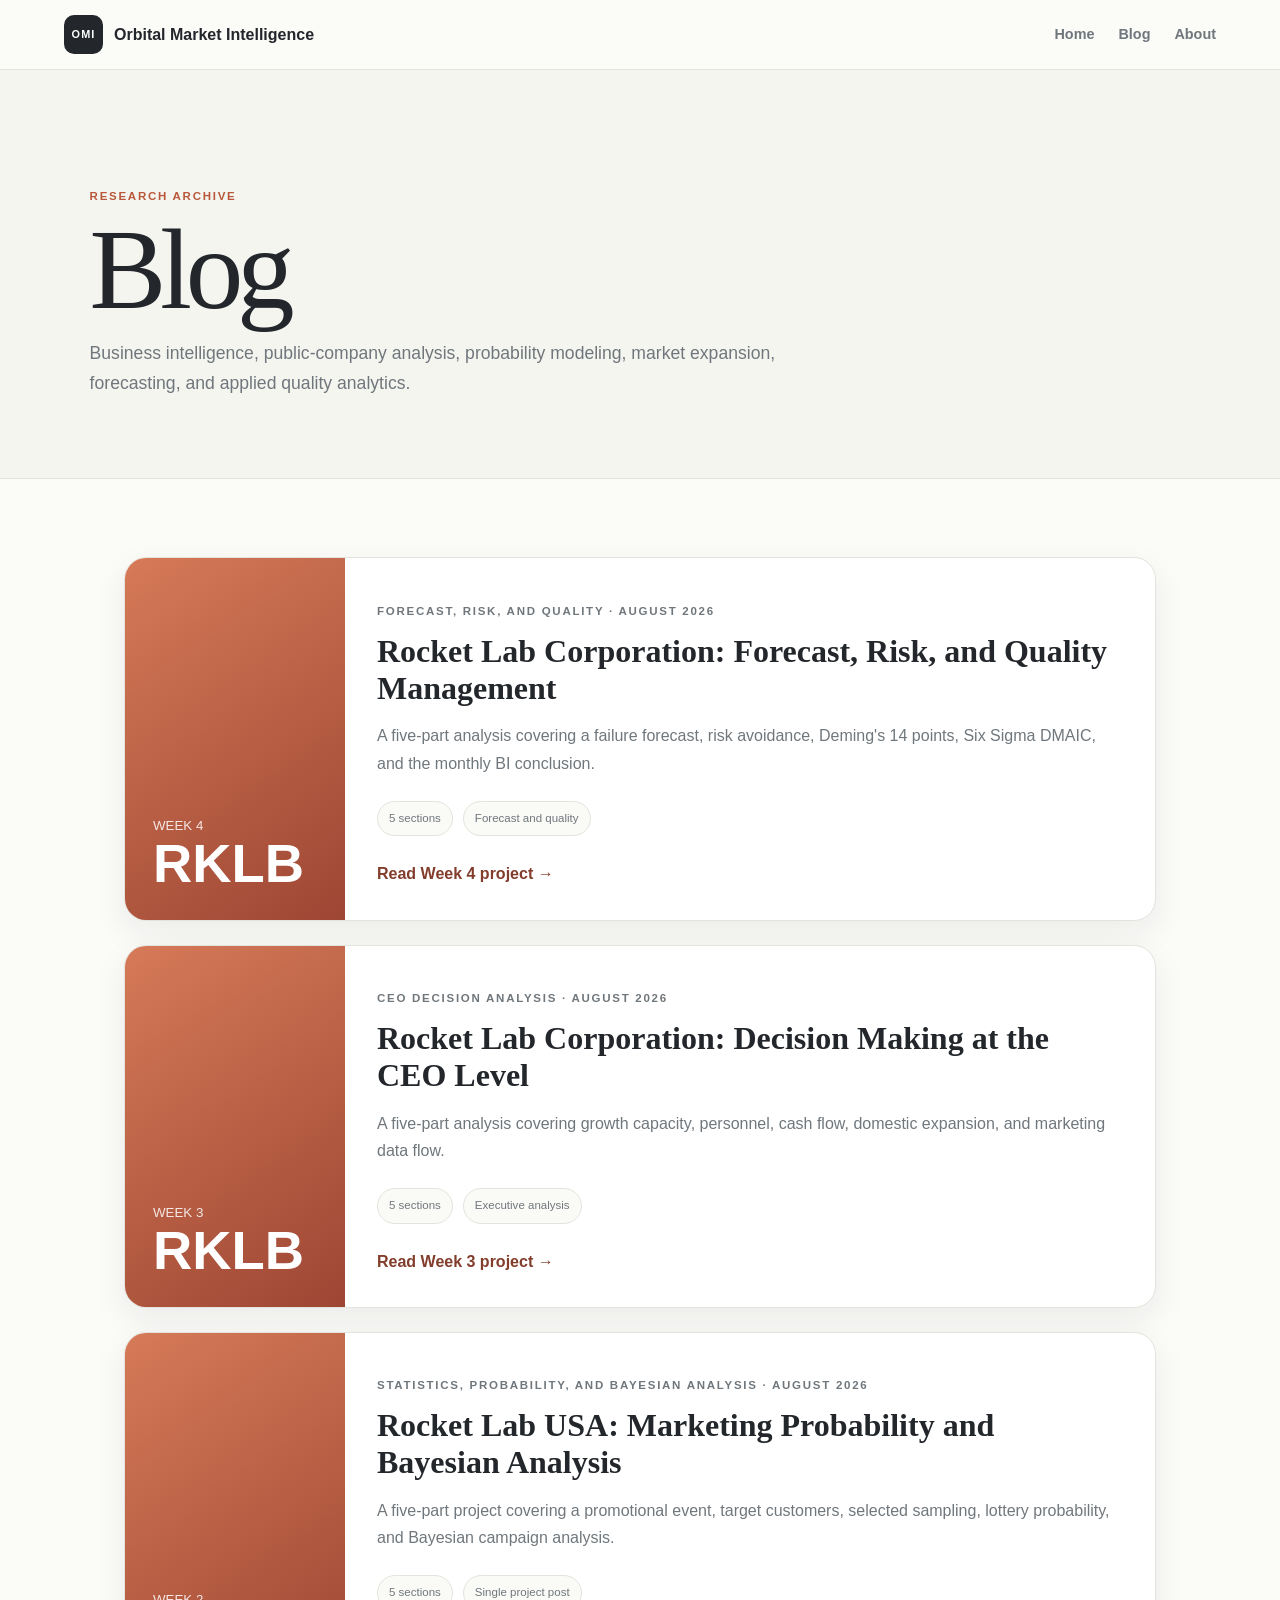
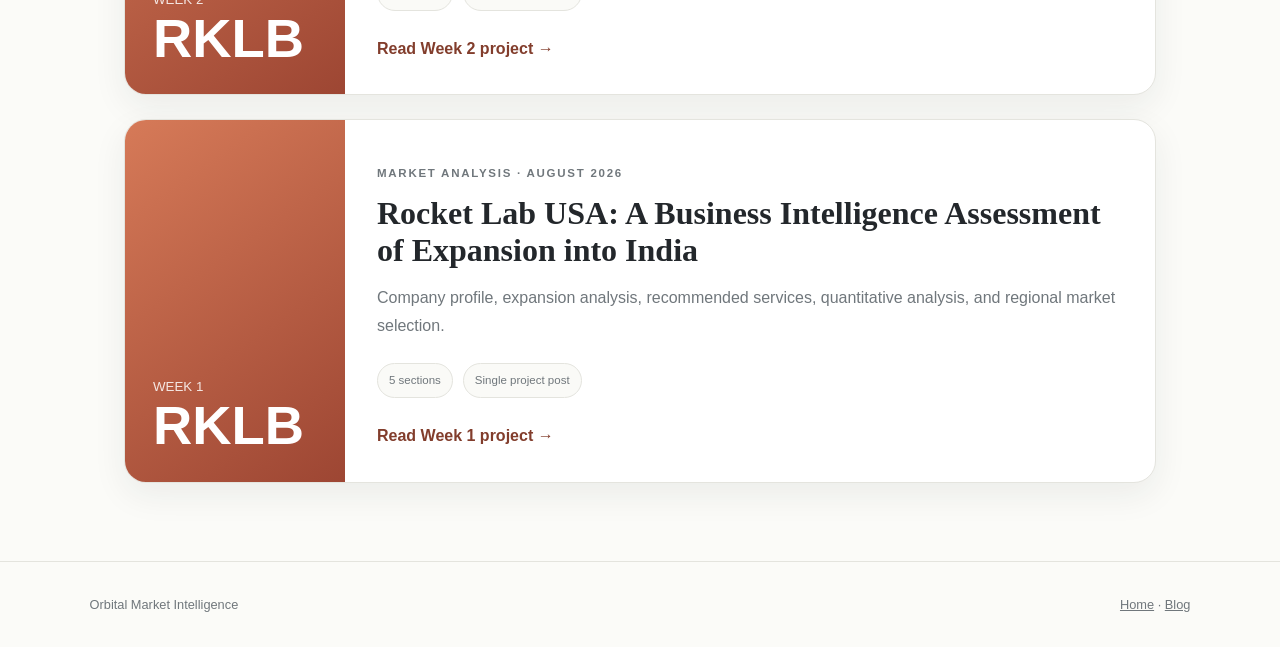
==== commit 453a5bb7: "Update blog archive dates to August 2026" ====
--- a/rklb-market-analysis/blog/index.html
+++ b/rklb-market-analysis/blog/index.html
@@ -1 +1 @@
-<!doctype html><html lang="en"><head><meta charset="utf-8"><meta name="viewport" content="width=device-width,initial-scale=1"><meta name="description" content="Business intelligence and market analysis articles from Orbital Market Intelligence."><title>Blog | Orbital Market Intelligence</title><link rel="stylesheet" href="../home.css"><style>.post-list{display:grid;gap:24px}.simple-card{display:grid;grid-template-columns:220px 1fr;overflow:hidden;border:1px solid var(--line);border-radius:22px;background:#fff;text-decoration:none;box-shadow:var(--shadow);transition:.2s}.simple-card:hover{transform:translateY(-3px)}.simple-visual{min-height:240px;padding:28px;display:flex;flex-direction:column;justify-content:flex-end;background:linear-gradient(145deg,#d67a58,#9d4633);color:#fff}.simple-visual strong{font-size:3.4rem;line-height:1}.simple-visual small{opacity:.85}.simple-copy{padding:32px}.simple-copy h2{font-family:Georgia,serif;font-size:2rem;line-height:1.15;margin:8px 0}.simple-copy p{color:var(--muted)}@media(max-width:700px){.simple-card{grid-template-columns:1fr}.simple-visual{min-height:170px}}</style></head><body><header class="site-header"><a class="brand" href="../index.html"><span class="brand-mark">OMI</span><span>Orbital Market Intelligence</span></a><nav><a href="../index.html">Home</a><a href="index.html">Blog</a><a href="../index.html#about">About</a></nav></header><main><section class="blog-header"><p class="eyebrow">RESEARCH ARCHIVE</p><h1>Blog</h1><p>Business intelligence, public-company analysis, probability modeling, market expansion, forecasting, and applied quality analytics.</p></section><section class="blog-grid-section"><div class="post-list"><a class="simple-card" href="rklb-week4-forecast-quality.html"><div class="simple-visual"><small>WEEK 4</small><strong>RKLB</strong></div><div class="simple-copy"><p class="post-number">FORECAST, RISK, AND QUALITY · JULY 2026</p><h2>Rocket Lab Corporation: Forecast, Risk, and Quality Management</h2><p>A five-part analysis covering a failure forecast, risk avoidance, Deming's 14 points, Six Sigma DMAIC, and the monthly BI conclusion.</p><div class="card-meta"><span>5 sections</span><span>Forecast and quality</span></div><span class="read-link">Read Week 4 project →</span></div></a><a class="simple-card" href="rklb-week3-ceo-analysis.html"><div class="simple-visual"><small>WEEK 3</small><strong>RKLB</strong></div><div class="simple-copy"><p class="post-number">CEO DECISION ANALYSIS · JULY 2026</p><h2>Rocket Lab Corporation: Decision Making at the CEO Level</h2><p>A five-part analysis covering growth capacity, personnel, cash flow, domestic expansion, and marketing data flow.</p><div class="card-meta"><span>5 sections</span><span>Executive analysis</span></div><span class="read-link">Read Week 3 project →</span></div></a><a class="simple-card" href="rklb-week2-analysis.html"><div class="simple-visual"><small>WEEK 2</small><strong>RKLB</strong></div><div class="simple-copy"><p class="post-number">STATISTICS, PROBABILITY, AND BAYESIAN ANALYSIS · JULY 2026</p><h2>Rocket Lab USA: Marketing Probability and Bayesian Analysis</h2><p>A five-part project covering a promotional event, target customers, selected sampling, lottery probability, and Bayesian campaign analysis.</p><div class="card-meta"><span>5 sections</span><span>Single project post</span></div><span class="read-link">Read Week 2 project →</span></div></a><a class="simple-card" href="rklb-india-analysis.html"><div class="simple-visual"><small>WEEK 1</small><strong>RKLB</strong></div><div class="simple-copy"><p class="post-number">MARKET ANALYSIS · JULY 2026</p><h2>Rocket Lab USA: A Business Intelligence Assessment of Expansion into India</h2><p>Company profile, expansion analysis, recommended services, quantitative analysis, and regional market selection.</p><div class="card-meta"><span>5 sections</span><span>Single project post</span></div><span class="read-link">Read Week 1 project →</span></div></a></div></section></main><footer><span>Orbital Market Intelligence</span><span><a href="../index.html">Home</a> · <a href="index.html">Blog</a></span></footer></body></html>+<!doctype html><html lang="en"><head><meta charset="utf-8"><meta name="viewport" content="width=device-width,initial-scale=1"><meta name="description" content="Business intelligence and market analysis articles from Orbital Market Intelligence."><title>Blog | Orbital Market Intelligence</title><link rel="stylesheet" href="../home.css"><style>.post-list{display:grid;gap:24px}.simple-card{display:grid;grid-template-columns:220px 1fr;overflow:hidden;border:1px solid var(--line);border-radius:22px;background:#fff;text-decoration:none;box-shadow:var(--shadow);transition:.2s}.simple-card:hover{transform:translateY(-3px)}.simple-visual{min-height:240px;padding:28px;display:flex;flex-direction:column;justify-content:flex-end;background:linear-gradient(145deg,#d67a58,#9d4633);color:#fff}.simple-visual strong{font-size:3.4rem;line-height:1}.simple-visual small{opacity:.85}.simple-copy{padding:32px}.simple-copy h2{font-family:Georgia,serif;font-size:2rem;line-height:1.15;margin:8px 0}.simple-copy p{color:var(--muted)}@media(max-width:700px){.simple-card{grid-template-columns:1fr}.simple-visual{min-height:170px}}</style></head><body><header class="site-header"><a class="brand" href="../index.html"><span class="brand-mark">OMI</span><span>Orbital Market Intelligence</span></a><nav><a href="../index.html">Home</a><a href="index.html">Blog</a><a href="../index.html#about">About</a></nav></header><main><section class="blog-header"><p class="eyebrow">RESEARCH ARCHIVE</p><h1>Blog</h1><p>Business intelligence, public-company analysis, probability modeling, market expansion, forecasting, and applied quality analytics.</p></section><section class="blog-grid-section"><div class="post-list"><a class="simple-card" href="rklb-week4-forecast-quality.html"><div class="simple-visual"><small>WEEK 4</small><strong>RKLB</strong></div><div class="simple-copy"><p class="post-number">FORECAST, RISK, AND QUALITY · AUGUST 2026</p><h2>Rocket Lab Corporation: Forecast, Risk, and Quality Management</h2><p>A five-part analysis covering a failure forecast, risk avoidance, Deming's 14 points, Six Sigma DMAIC, and the monthly BI conclusion.</p><div class="card-meta"><span>5 sections</span><span>Forecast and quality</span></div><span class="read-link">Read Week 4 project →</span></div></a><a class="simple-card" href="rklb-week3-ceo-analysis.html"><div class="simple-visual"><small>WEEK 3</small><strong>RKLB</strong></div><div class="simple-copy"><p class="post-number">CEO DECISION ANALYSIS · AUGUST 2026</p><h2>Rocket Lab Corporation: Decision Making at the CEO Level</h2><p>A five-part analysis covering growth capacity, personnel, cash flow, domestic expansion, and marketing data flow.</p><div class="card-meta"><span>5 sections</span><span>Executive analysis</span></div><span class="read-link">Read Week 3 project →</span></div></a><a class="simple-card" href="rklb-week2-analysis.html"><div class="simple-visual"><small>WEEK 2</small><strong>RKLB</strong></div><div class="simple-copy"><p class="post-number">STATISTICS, PROBABILITY, AND BAYESIAN ANALYSIS · AUGUST 2026</p><h2>Rocket Lab USA: Marketing Probability and Bayesian Analysis</h2><p>A five-part project covering a promotional event, target customers, selected sampling, lottery probability, and Bayesian campaign analysis.</p><div class="card-meta"><span>5 sections</span><span>Single project post</span></div><span class="read-link">Read Week 2 project →</span></div></a><a class="simple-card" href="rklb-india-analysis.html"><div class="simple-visual"><small>WEEK 1</small><strong>RKLB</strong></div><div class="simple-copy"><p class="post-number">MARKET ANALYSIS · AUGUST 2026</p><h2>Rocket Lab USA: A Business Intelligence Assessment of Expansion into India</h2><p>Company profile, expansion analysis, recommended services, quantitative analysis, and regional market selection.</p><div class="card-meta"><span>5 sections</span><span>Single project post</span></div><span class="read-link">Read Week 1 project →</span></div></a></div></section></main><footer><span>Orbital Market Intelligence</span><span><a href="../index.html">Home</a> · <a href="index.html">Blog</a></span></footer></body></html>
